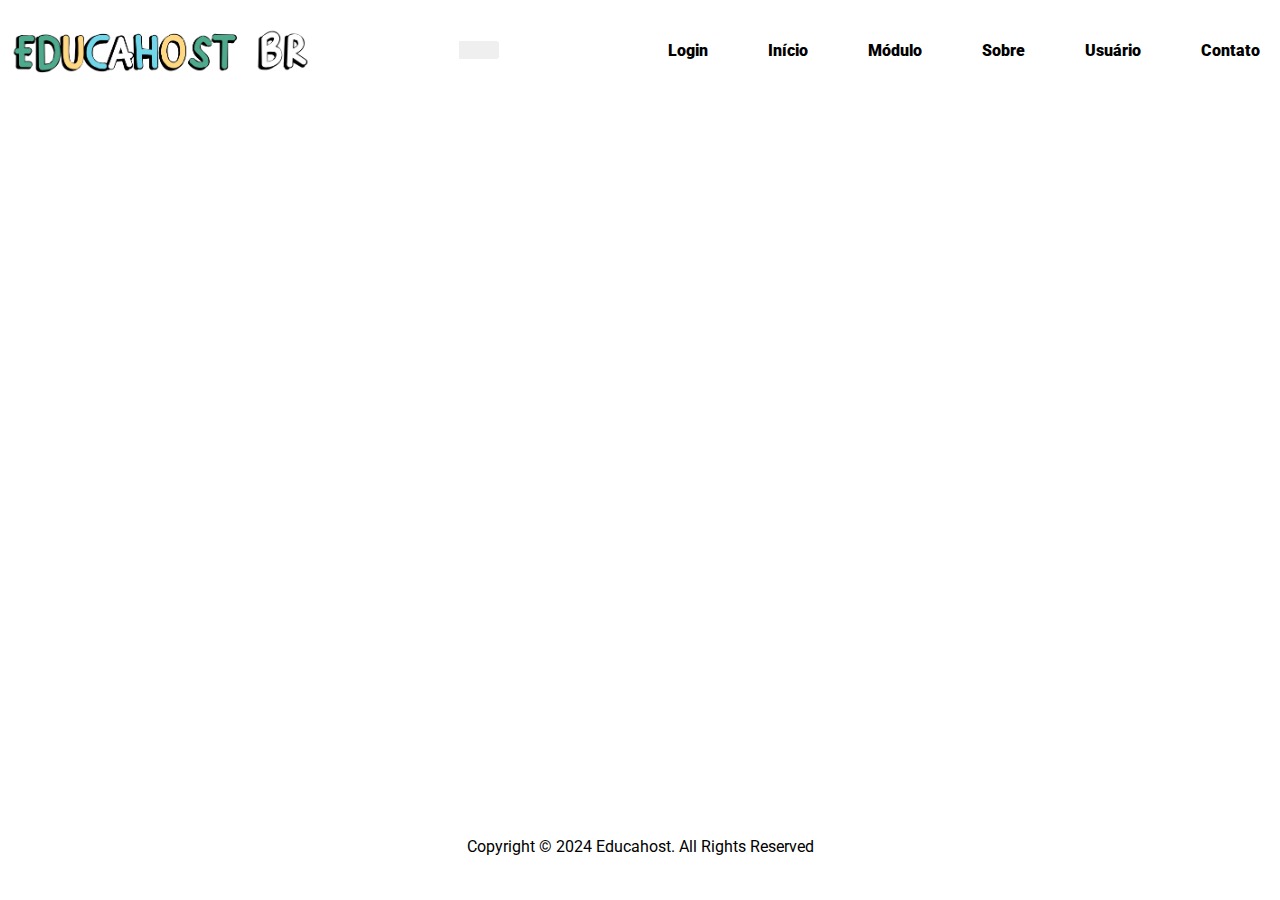
==== index.html @ a0cf5537 "Alterar páginas: deletar tutorial, criar sobre e alterar index" ====
<!DOCTYPE html>
<html lang="en">
<head>
    <meta charset="UTF-8">
    <meta name="viewport" content="width=device-width, initial-scale=1.0">

    <link rel="stylesheet" href="https://cdnjs.cloudflare.com/ajax/libs/font-awesome/6.5.2/css/all.min.css" integrity="sha512-SnH5WK+bZxgPHs44uWIX+LLJAJ9/2PkPKZ5QiAj6Ta86w+fsb2TkcmfRyVX3pBnMFcV7oQPJkl9QevSCWr3W6A==" crossorigin="anonymous" referrerpolicy="no-referrer" />

    <link rel="stylesheet" href="css/style.css">
    <link rel="stylesheet" href="css/index.css">

    <script defer src="js/menu-responsivo.js"></script>
    <script defer src="js/menu-idioma.js"></script>

    <title>Educahost | Home</title>
</head>
<body>
    <header>
        <div class="logo">
            <a href="index.html">
                <img src="img/logo.png" alt="" class="img-logo">
                <img src="img/logo-abreviada.png" class="img-logo-abreviada" alt="">
            </a>
        </div>
        <div class="container-idioma">
            <div class="logo-menu-idioma">
                <i class="fa-solid fa-globe"></i>
                <button class="btn-menu-idioma abrir" onclick="abrirMenuIdioma()"><i class="fa-solid fa-chevron-down"></i></button>
                <button class="btn-menu-idioma fechar" onclick="fecharMenuIdioma()"><i class="fa-solid fa-chevron-up"></i></button>
            </div>
            <div class="menu-idioma">
                <p>Escolha o idioma:</p>
                <a href="" class="idioma pt-br">
                    <img src="img/logo-menu-idioma-brasil.png" alt="" class="img-menu-idioma">
                    Português
                </a>
                <a href="" class="idioma espanhol">
                    <img src="img/logo-menu-idioma-espanha.webp" alt="" class="img-menu-idioma">
                    Espanhol
                </a>
            </div>
        </div>
        <div class="logo-menu-responsivo">
            <i class="fa-solid fa-bars" id="logo-menu-responsivo-abrir"></i>
            <i class="fa-solid fa-xmark" id="logo-menu-responsivo-fechar"></i>
        </div>
        <div class="menu">
            <a href="login.html" class="item-menu"><i class="fa-solid fa-right-to-bracket"></i>Login</a>
            <a href="index.html" class="item-menu"><i class="fa-solid fa-house"></i>Início</a>
            <a href="modulo.html" class="item-menu"><i class="fa-solid fa-graduation-cap"></i>Módulo</a>
            <a href="sobre.html"><i class="fa-solid fa-circle-info"></i></i>Sobre</a>
            <a href="usuario.html" class="item-menu"><i class="fa-solid fa-user"></i>Usuário</a>
            <a href="contato.html" class="item-menu"><i class="fa-solid fa-phone"></i>Contato</a>
        </div>
    </header>
    <main>
        
    </main>
    <footer>
        <p>Copyright &#169; 2024 Educahost. All Rights Reserved</p>

        <div class="footer-contato">
            <a href="contato.html">
                <i class="fa-regular fa-envelope"></i>
            </a>
        </div>
    </footer>
</body>
</html>
---- css/style.css ----
@import url('https://fonts.googleapis.com/css2?family=Roboto:ital,wght@0,100;0,300;0,400;0,500;0,700;0,900;1,100;1,300;1,400;1,500;1,700;1,900&display=swap');

*{
    margin: 0px;
    padding: 0px;

    font-family: 'Roboto', sans-serif;

    box-sizing: border-box;
}

body{
    height: 100vh;
    max-width: 100vw;

    background-color: #fff;
    
    display: flex;
    flex-direction: column;

    overflow-x: hidden;
}

header{
    height: 100px;
    width: 100vw;

    display: flex;
    flex-direction: row;
    justify-content: space-between;
}

.logo{
    height: 100px;
    max-width: 300px;

    left: 0px;
    margin-left: 10px;

    display: flex;
    justify-content: flex-start;
}

.logo img{
    height: 100px;
    width: 300px;

    left: 0px;
    object-fit: contain;
}

.img-logo-abreviada{
    display: none;
}

.container-idioma{
    margin: auto 10px;
    padding: 0 10px 0 10px;
}

.logo-menu-idioma{
    width: fit-content;

    align-content: center;

    flex: 1;
    display: flex;
    align-items: center;
    flex-direction: row;
    justify-content: center;
}

.logo-menu-idioma .fa-globe{
    margin: 0 -10px 0 0;
    z-index: 1;
}

.img-menu-idioma, .btn-menu-idioma{
    height: 18px;
    width: 28px;
}

.img-menu-idioma{
    border-radius: 3px 0 0 3px;

    object-fit: contain;
}

.btn-menu-idioma{
    width: 40px;

    border: none;
    border-radius: 0 3px 3px 0;
    cursor: pointer;

    display: flex;
}

.btn-menu-idioma i{
    height: 100%;

    margin: 2px 0 0 18px;
}

.btn-menu-idioma.fechar i{
    margin: 4px 0 0 18px;
}

.btn-menu-idioma:hover i{
    color: #a9e94d;
}

.btn-menu-idioma.fechar{
    display: none;
}

.menu-idioma{
    position: absolute;

    padding: 5px;

    background-color: #dfdede;
    border-radius: 0 6px 6px;
    clip-path: inset(0 0 100% 0);
    transition: 0.3s;
    z-index: 3;

    flex-direction: column;
}

.menu-idioma.ativo{
    clip-path: inset(0 0 0 0);
}

.menu-idioma p{
    margin: 0 0 5px 0;
}

.menu-idioma .btn-menu-idioma{
    width: 100%;

    margin: 5px 0 0 0;
}

.idioma{
    display: flex;
    gap: 5px;
}

.idioma{
    text-decoration: none;
}

.idioma:hover{
    background-color: #f0f0f0;
}

.logo-menu-responsivo{
    height: 100px;
    width: 100px;

    font-size: 40px;

    display: none;
    align-content: center;
    text-align: center;
}

.logo-menu-responsivo i{
    font-size: 40px;
    color: #000;
    cursor: pointer;

    transition: all 0.5s;
}

.logo-menu-responsivo i:hover{
    color: #7d7df7;
}

#logo-menu-responsivo-fechar{
    display: none;
}

.menu-responsivo{
    position: absolute;

    height: 100vh;
    width: 100vw;

    background-color: #fff;
    font-size: 30px;

    display: flex;
    flex-direction: column;
    align-items: center;
    justify-content: center;
    gap: 30px;
}

.menu{
    height: 100px;

    margin: 0 20px 0 0;

    font-size: 16px;

    display: flex;
    flex-direction: row;
    align-items: center;
    gap: 50px;
}

.menu a{
    color: #000;
    font-weight: 1000;
    text-decoration: none;

    transition: all 0.2s;
}

.menu a:hover{
    color: #a9e94d;
}

.menu i{
    margin-right: 10px;
}

@media(max-width: 875px){  

    .img-logo{
        display: none;
    }

    .img-logo-abreviada{
        max-height: 100px;
        max-width: 200px;

        object-fit: contain;

        display: flex;
    }
    
    .logo-menu-responsivo{
        display: block;

        z-index: 2;
    }

    .menu{
        position: absolute;

        height: 100vh;
        width: 100vw;

        margin: 0px;
    
        background-color: #fff;
        font-size: 24px;
        clip-path: circle(0px at 90% -15%);
        transition: ease-out 0.5s;
        pointer-events: none;
        z-index: 1;
    
        display: flex;
        flex-direction: column;
        align-items: center;
        justify-content: center;
        gap: 30px;
    }

    .menu.ativo{
        clip-path: circle(1500px at 90% -15%);
        pointer-events: all;
    }

    .logo-menu-responsivo.fechar #logo-menu-responsivo-abrir{
        display: none;
    }

    .logo-menu-responsivo.fechar #logo-menu-responsivo-fechar{
        display: block;
    }
}

main{
    height: fit-content;
    max-width: 100vw;

    display: flex;
    align-items: center;
}

.conteudo{
    max-width: 100vw;

    margin: 20px;
    margin-block: 72px;
    margin-right: 30px;

    font-size: 18px;

    display: flex;
    flex-direction: column;
    gap: 72px;
}

.conteudo h2{
    text-align: center;
}

footer{
    height: fit-content;     

    margin-top: 20px;
    padding-block: 10px;
    padding-inline: 10px;

    display: flex;
    align-content: center;
    flex-direction: column;
    flex-wrap: wrap;
    gap: 10px;
    /* justify-content: center; */
}

footer p{
    width: fit-content;
}

.footer-contato{
    text-align: center;
}

.footer-contato a{
    text-decoration: none;
}

.footer-contato i{
    margin-inline: 10px;

    color: #000;
    font-size: 20px; 

    transition: all 0.2s;
}

.footer-contato i:hover{
    color: #a9e94d;
}
---- css/index.css ----
main{
    height: 100vh;

    display: flex;
}
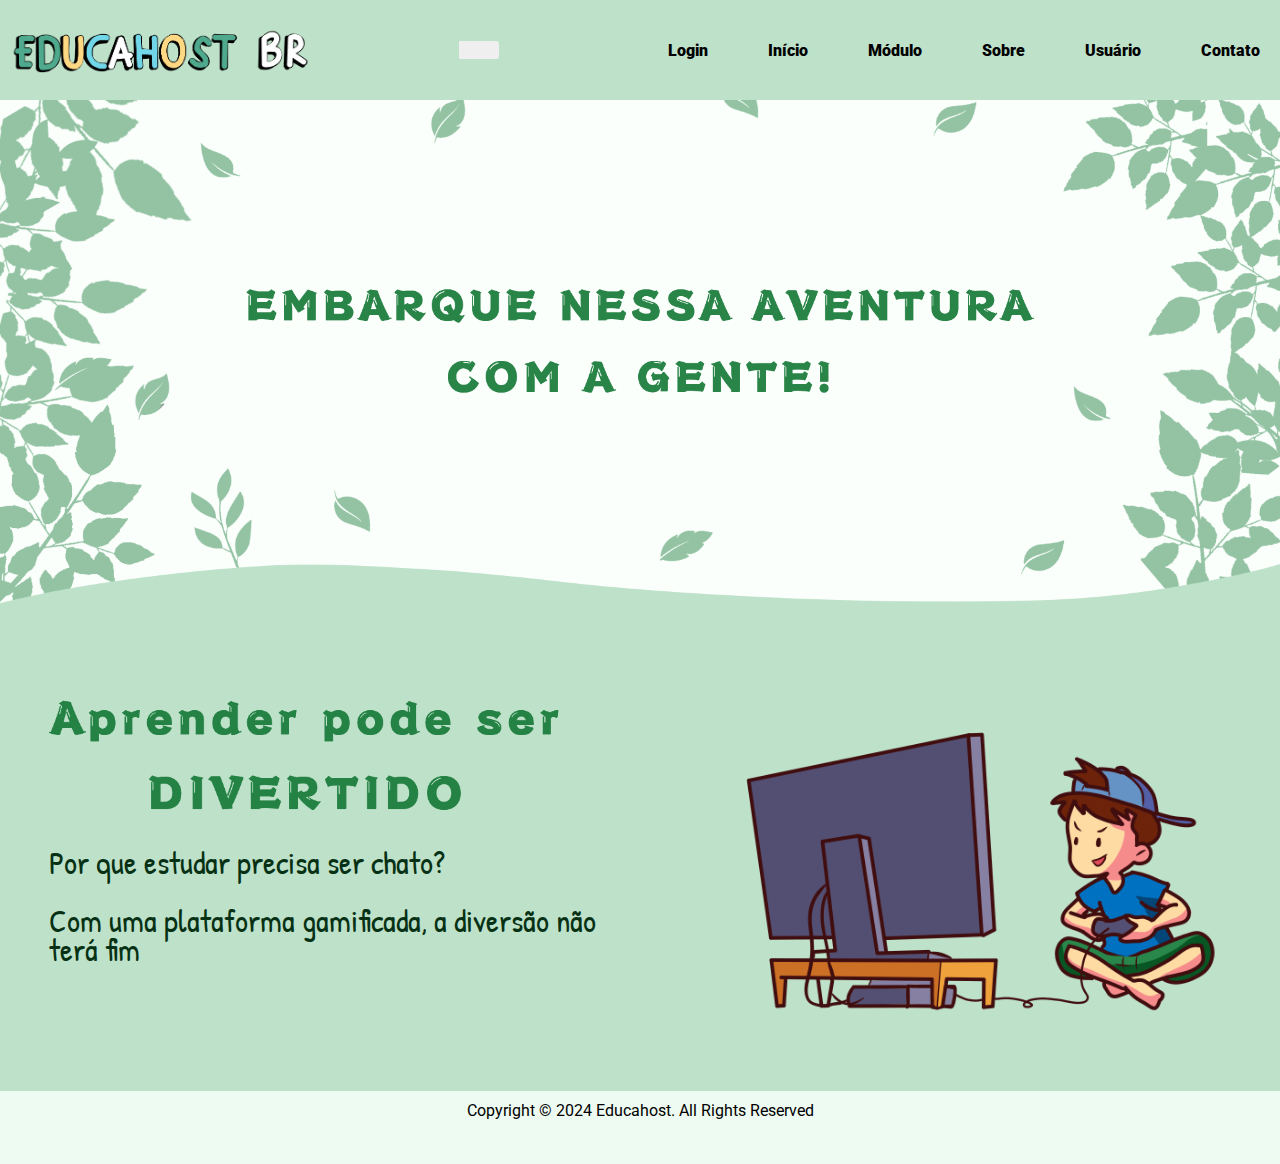
==== commit 5dc811a6: "index" ====
--- a/index.html
+++ b/index.html
@@ -53,7 +53,25 @@
             <a href="contato.html" class="item-menu"><i class="fa-solid fa-phone"></i>Contato</a>
         </div>
     </header>
+
     <main>
+
+        <div class="bem_vindo">
+            <img id="img_bem_vindo" src="/img/main_topo_imagem.png">
+            <div id="capa">
+            <img id="texto_bem_vindo" src="/img/main_topo_texto.png">
+            </div>
+        </div>
+
+        <div class="segunda_div">
+            
+            <div id="segunda_div_texto">
+                <img id="segunda_div_texto_titulo" src="/img/segunda_div_titulo_texto_index.png">
+                <div id="segunda_div_texto_normal">Por que estudar precisa ser chato?<br><br>Com uma plataforma gamificada, a diversão não terá fim</div>
+            </div>
+            <div id="segunda_div_separacao"></div>
+            <img id="segunda_div_img" src="/img/segunda_div_index_menino.png">
+        </div>
         
     </main>
     <footer>
--- a/css/style.css
+++ b/css/style.css
@@ -84,6 +84,10 @@
     border-radius: 3px 0 0 3px;
 
     object-fit: contain;
+}
+
+.idioma.espanhol .img-menu-idioma{
+    margin: 0.2px 0 0;
 }
 
 .btn-menu-idioma{
@@ -124,16 +128,14 @@
     clip-path: inset(0 0 100% 0);
     transition: 0.3s;
     z-index: 3;
-
-    flex-direction: column;
 }
 
 .menu-idioma.ativo{
     clip-path: inset(0 0 0 0);
 }
 
-.menu-idioma p{
-    margin: 0 0 5px 0;
+.menu-idioma .idioma{
+    margin: 10px 0 0;
 }
 
 .menu-idioma .btn-menu-idioma{
@@ -209,6 +211,7 @@
     flex-direction: row;
     align-items: center;
     gap: 50px;
+    justify-content: flex-start;
 }
 
 .menu a{
@@ -227,7 +230,7 @@
     margin-right: 10px;
 }
 
-@media(max-width: 875px){  
+@media(max-width: 930px){  
 
     .img-logo{
         display: none;
@@ -254,7 +257,8 @@
         height: 100vh;
         width: 100vw;
 
-        margin: 0px;
+        margin: 0;
+        padding: 150px 0 0 0;
     
         background-color: #fff;
         font-size: 24px;
@@ -266,7 +270,7 @@
         display: flex;
         flex-direction: column;
         align-items: center;
-        justify-content: center;
+        justify-content: flex-start;
         gap: 30px;
     }
 
--- a/css/index.css
+++ b/css/index.css
@@ -1,5 +1,91 @@
-main{
-    height: 100vh;
+@import url('https://fonts.googleapis.com/css2?family=Amatic+SC:wght@400;700&family=Patrick+Hand&family=Rajdhani:wght@300;400;500;600;700&display=swap');
 
+:root {
+    --verde-claro: #EEFBF2;
+    --verde-intermediario: #BEE1C9;
+    --verde-escuro:  #298447;
+}
+
+body{
+    background-color: var(--verde-intermediario);
+    width: 100%;
+    height: 100%;
+}
+
+/*Alteracoes (milene)*/
+
+main {
+    width: 100vw;
+    flex-wrap: wrap;
+}
+/*primeira div (bem vindo)*/
+
+.bem_vindo{
+    height: 100%;
+    width: 100%;
+}
+
+#img_bem_vindo{
+    width: 100vw;
     display: flex;
-}+}
+
+#texto_bem_vindo{
+    width: 65vw;
+}
+
+#texto_capa{
+    width: 100vw;
+    display: flex;
+   
+}
+
+#capa{
+    width: 100vw;
+    text-align: center;
+    margin-top: -28vw;
+}
+
+/*segunda div*/
+
+.segunda_div{
+    display: flex;
+    width: 100vw;
+    height: 100%;
+    justify-content: space-around;
+    padding: 3vw;
+    margin-top: 18vw;
+}
+
+#segunda_div_img{
+    height: 25vw;
+    object-fit: cover;
+    margin-top: 2vw;
+}
+
+#segunda_div_texto{
+    height: 50%;
+}
+#segunda_div_texto_titulo{
+    margin-top: -1vw;
+    width: 40vw;
+}
+
+#segunda_div_texto_normal{
+    font-size: 2.5vw;
+    margin-top: 1.8vw;
+    color: #073114;
+    width: 90%;
+    font-family: "Patrick Hand", cursive;
+    font-weight: 500;
+    font-style: normal;
+    line-height: 90%;
+}
+
+
+/*footer*/
+
+footer{
+    width: 100vw;
+    background-color: var(--verde-claro);
+}
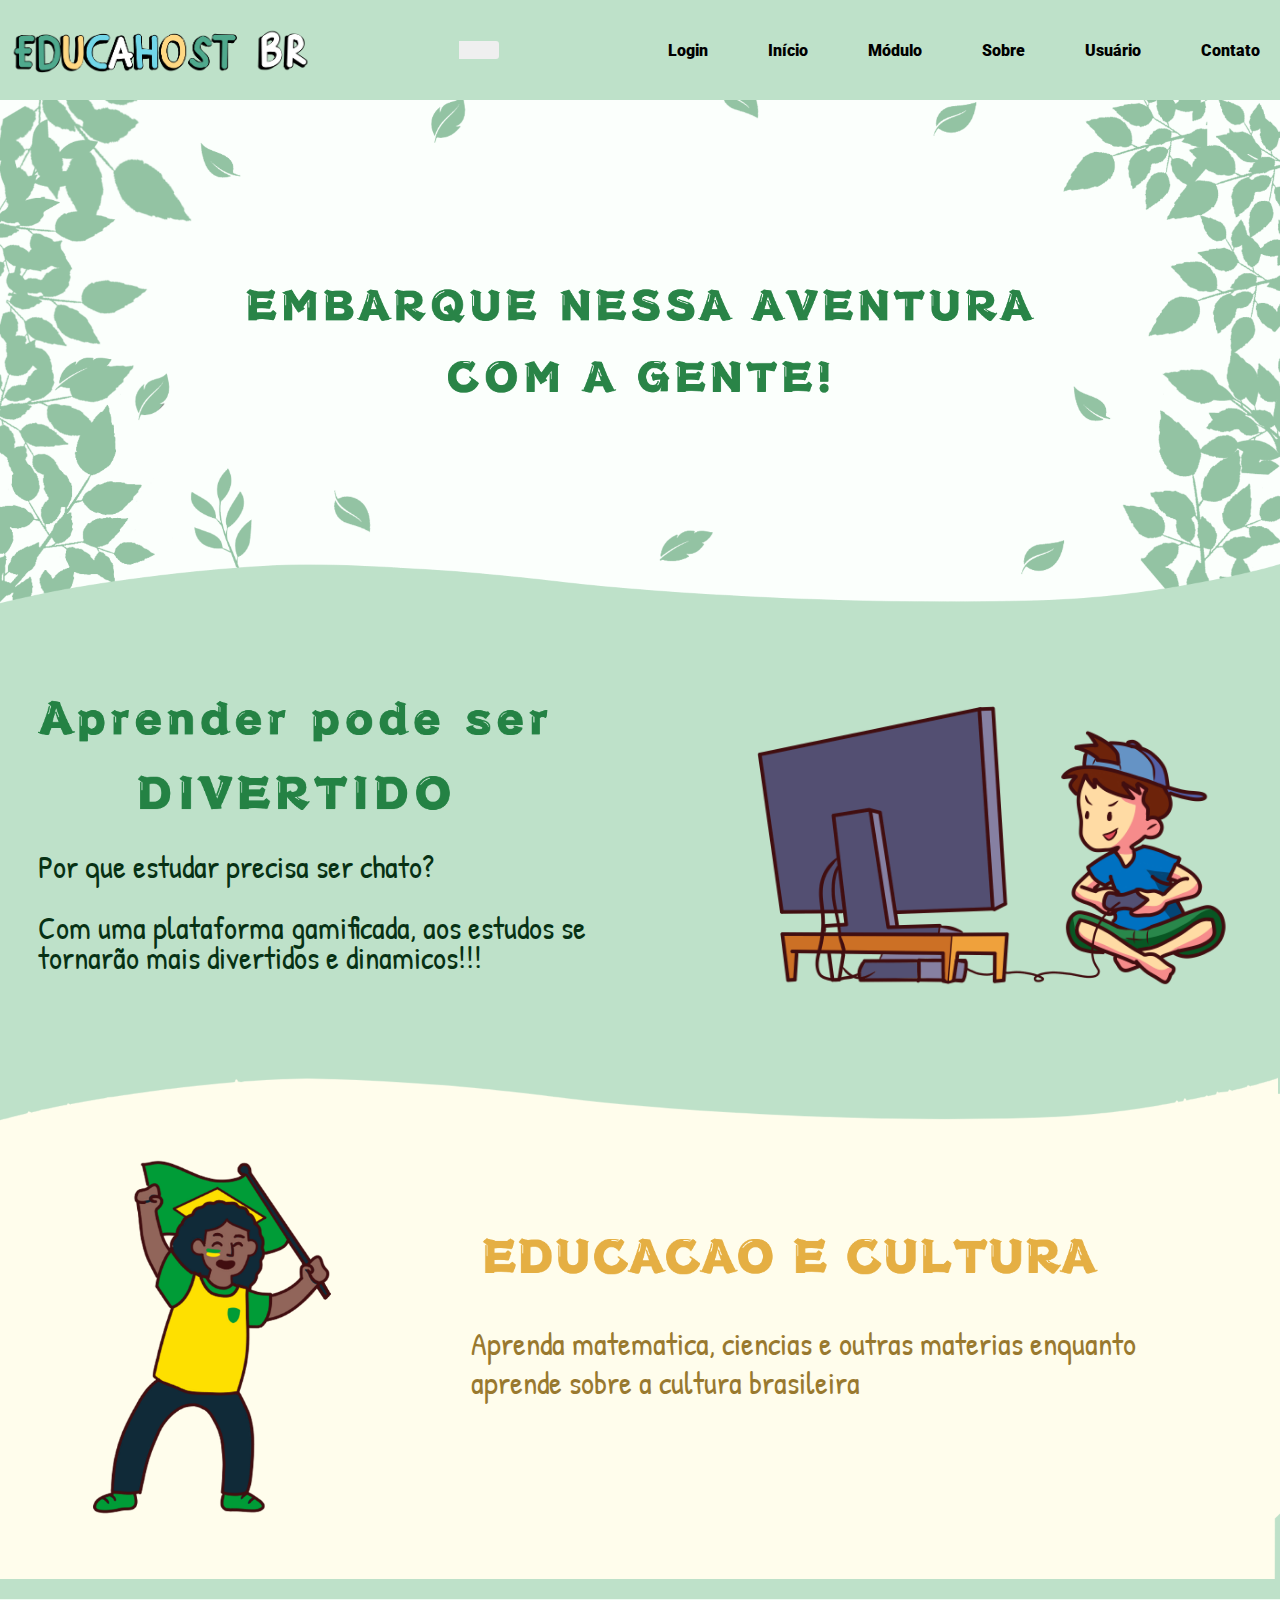
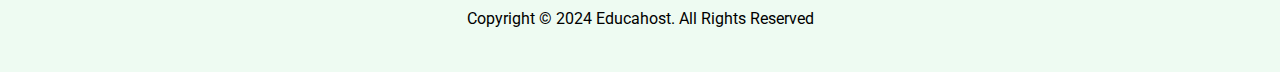
==== commit e1f0516a: "terceira_div_index" ====
--- a/index.html
+++ b/index.html
@@ -64,13 +64,23 @@
         </div>
 
         <div class="segunda_div">
-            
             <div id="segunda_div_texto">
                 <img id="segunda_div_texto_titulo" src="/img/segunda_div_titulo_texto_index.png">
-                <div id="segunda_div_texto_normal">Por que estudar precisa ser chato?<br><br>Com uma plataforma gamificada, a diversão não terá fim</div>
+                <div class="segunda_div_texto_normal">Por que estudar precisa ser chato?<br><br>Com uma plataforma gamificada, aos estudos se tornarão mais divertidos e dinamicos!!!</div>
             </div>
             <div id="segunda_div_separacao"></div>
             <img id="segunda_div_img" src="/img/segunda_div_index_menino.png">
+        </div>
+
+        <div id="terceira_div">
+            <img id="terceira_div_fundo" src="/img/terceira_div_fundo.png">
+            <div id="terceira_div_itens">
+                <img id="terceira_div_img" src="/img/terceira_div_img_index.png">
+                <div id="terceira_div_texto">
+                    <img id="terceira_div_texto_titulo" src="/img/terceira_div_texto_titulo_index.png">
+                    <div class="segunda_div_texto_normal" id="terceira_div_texto_normal">Aprenda matematica, ciencias e outras materias enquanto aprende sobre a cultura brasileira</div>
+                </div>
+            </div>
         </div>
         
     </main>
--- a/css/index.css
+++ b/css/index.css
@@ -59,27 +59,65 @@
 
 #segunda_div_img{
     height: 25vw;
-    object-fit: cover;
-    margin-top: 2vw;
 }
 
 #segunda_div_texto{
     height: 50%;
+    margin-top: -1vw;
 }
 #segunda_div_texto_titulo{
-    margin-top: -1vw;
     width: 40vw;
 }
 
-#segunda_div_texto_normal{
+.segunda_div_texto_normal{
     font-size: 2.5vw;
-    margin-top: 1.8vw;
+    margin-top: 2vw;
     color: #073114;
     width: 90%;
     font-family: "Patrick Hand", cursive;
     font-weight: 500;
     font-style: normal;
-    line-height: 90%;
+    line-height: 95%;
+}
+
+/*terceira div*/
+
+#terceira_div{
+    position: relative;
+    display: flex;
+}
+
+#terceira_div_fundo{
+    width: 100vw;
+}
+
+#terceira_div_itens{
+    width: 100vw;
+    position: absolute;
+    display: flex;
+    margin-top: 9%;
+    justify-content: space-around;
+    padding: 3vw;
+}
+
+#terceira_div_texto_titulo{
+    width: 50vw;
+}
+
+#terceira_div_texto{
+    margin-left: 8vw;
+    padding: 2vw;
+}
+
+#terceira_div_texto_normal{
+    color: #99792F;
+    line-height: 120%;
+}
+
+#terceira_div_img{
+    height: 30vw;
+    margin-top: -5vw;
+    margin-left: 2vw;
 }
 
 
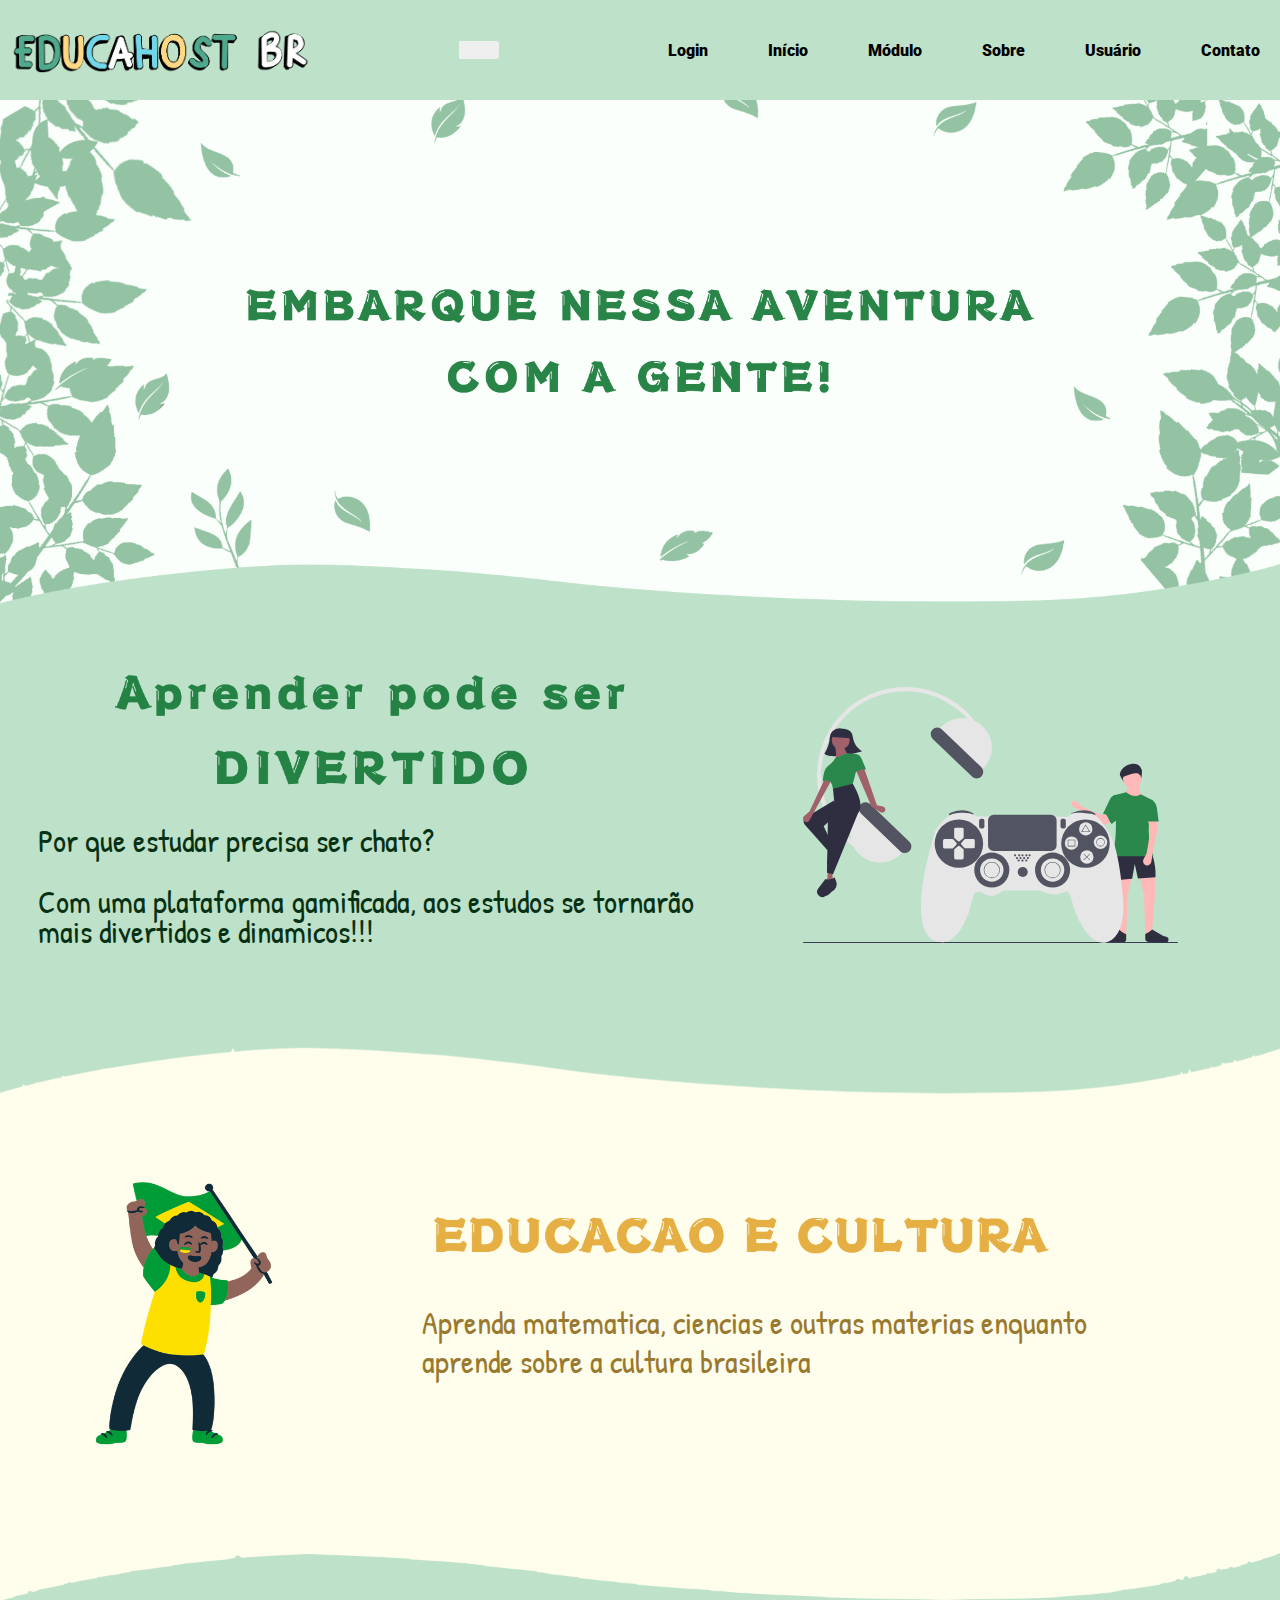
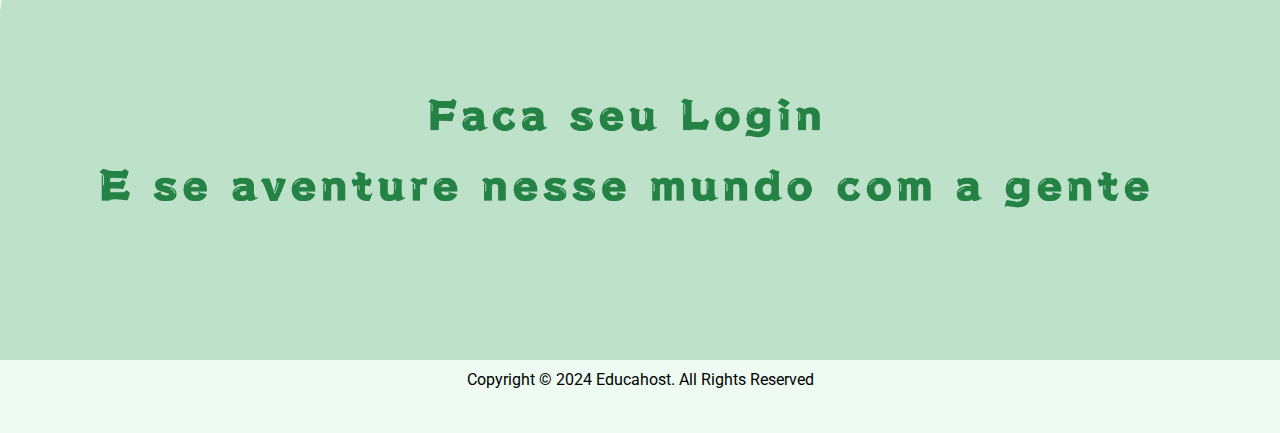
==== commit c72e1001: "index style" ====
--- a/index.html
+++ b/index.html
@@ -69,7 +69,7 @@
                 <div class="segunda_div_texto_normal">Por que estudar precisa ser chato?<br><br>Com uma plataforma gamificada, aos estudos se tornarão mais divertidos e dinamicos!!!</div>
             </div>
             <div id="segunda_div_separacao"></div>
-            <img id="segunda_div_img" src="/img/segunda_div_index_menino.png">
+            <img id="segunda_div_img" src="/img/segunda_div_img_index.svg">
         </div>
 
         <div id="terceira_div">
@@ -83,6 +83,9 @@
             </div>
         </div>
         
+        <div id="quarta_div">
+            <img id="faca_cadastro" src="/img/quarta_div_index.png">
+        </div>
     </main>
     <footer>
         <p>Copyright &#169; 2024 Educahost. All Rights Reserved</p>
--- a/css/style.css
+++ b/css/style.css
@@ -13,7 +13,7 @@
     height: 100vh;
     max-width: 100vw;
 
-    background-color: #fff;
+    background-color: #BEE1C9;
     
     display: flex;
     flex-direction: column;
--- a/css/index.css
+++ b/css/index.css
@@ -7,7 +7,6 @@
 }
 
 body{
-    background-color: var(--verde-intermediario);
     width: 100%;
     height: 100%;
 }
@@ -16,7 +15,9 @@
 
 main {
     width: 100vw;
+
     flex-wrap: wrap;
+    background-color: var(--verde-intermediario);
 }
 /*primeira div (bem vindo)*/
 
@@ -58,15 +59,19 @@
 }
 
 #segunda_div_img{
-    height: 25vw;
+    height: 20vw;
+    margin-right: 5vw;
 }
 
 #segunda_div_texto{
     height: 50%;
     margin-top: -1vw;
 }
+
 #segunda_div_texto_titulo{
     width: 40vw;
+    margin-left: 6vw;
+    margin-top: -2vw;
 }
 
 .segunda_div_texto_normal{
@@ -85,6 +90,7 @@
 #terceira_div{
     position: relative;
     display: flex;
+    margin-top: 3vw;
 }
 
 #terceira_div_fundo{
@@ -115,15 +121,30 @@
 }
 
 #terceira_div_img{
-    height: 30vw;
-    margin-top: -5vw;
+    width: 18vw;
+    margin-top: -2vw;
     margin-left: 2vw;
+}
+
+/*quarta div*/
+
+#quarta_div{
+    width: 100vw;
+    height: 15vw;
+    text-align: center;
+}
+
+#faca_cadastro{
+    width: 90vw;
+    margin-top: 3vw;
 }
 
 
 /*footer*/
 
 footer{
+    display: flex;
     width: 100vw;
     background-color: var(--verde-claro);
+    margin-top: 11vw;
 }
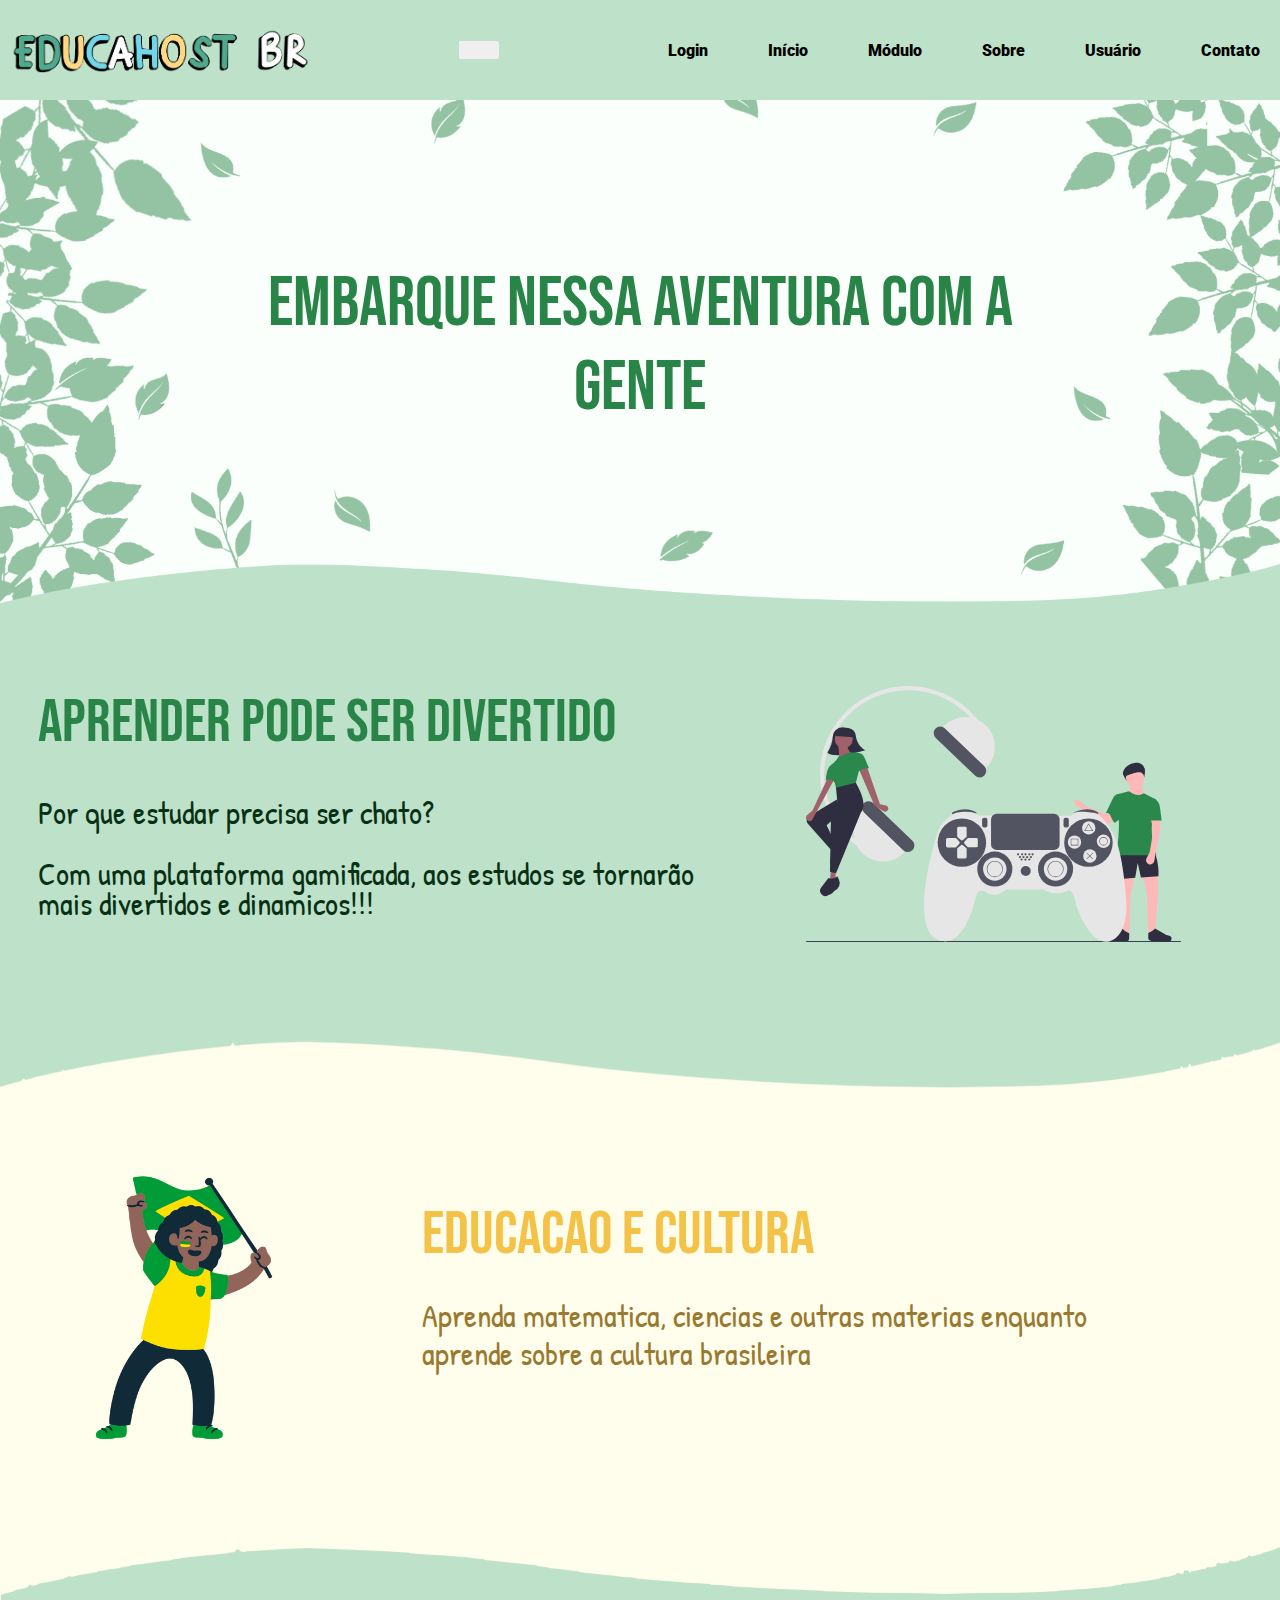
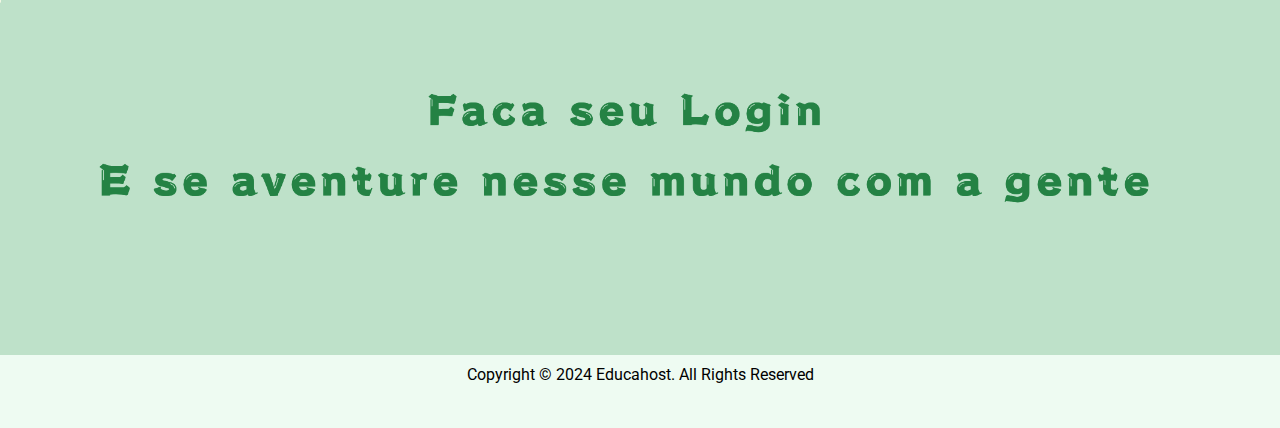
==== commit ed122bd1: "alteracao no sobre e na index" ====
--- a/index.html
+++ b/index.html
@@ -59,13 +59,13 @@
         <div class="bem_vindo">
             <img id="img_bem_vindo" src="/img/main_topo_imagem.png">
             <div id="capa">
-            <img id="texto_bem_vindo" src="/img/main_topo_texto.png">
+            <div id="texto_bem_vindo">EMBARQUE NESSA AVENTURA COM A GENTE</div>
             </div>
         </div>
 
         <div class="segunda_div">
             <div id="segunda_div_texto">
-                <img id="segunda_div_texto_titulo" src="/img/segunda_div_titulo_texto_index.png">
+                <div id="segunda_div_texto_titulo">Aprender pode ser DIVERTIDO</div>
                 <div class="segunda_div_texto_normal">Por que estudar precisa ser chato?<br><br>Com uma plataforma gamificada, aos estudos se tornarão mais divertidos e dinamicos!!!</div>
             </div>
             <div id="segunda_div_separacao"></div>
@@ -77,7 +77,7 @@
             <div id="terceira_div_itens">
                 <img id="terceira_div_img" src="/img/terceira_div_img_index.png">
                 <div id="terceira_div_texto">
-                    <img id="terceira_div_texto_titulo" src="/img/terceira_div_texto_titulo_index.png">
+                    <div id="terceira_div_texto_titulo">EDUCACAO E CULTURA</div>
                     <div class="segunda_div_texto_normal" id="terceira_div_texto_normal">Aprenda matematica, ciencias e outras materias enquanto aprende sobre a cultura brasileira</div>
                 </div>
             </div>
--- a/css/style.css
+++ b/css/style.css
@@ -223,7 +223,7 @@
 }
 
 .menu a:hover{
-    color: #a9e94d;
+    color: #6ab484;
 }
 
 .menu i{
--- a/css/index.css
+++ b/css/index.css
@@ -1,4 +1,5 @@
 @import url('https://fonts.googleapis.com/css2?family=Amatic+SC:wght@400;700&family=Patrick+Hand&family=Rajdhani:wght@300;400;500;600;700&display=swap');
+@import url('https://fonts.googleapis.com/css2?family=Bebas+Neue&display=swap');
 
 :root {
     --verde-claro: #EEFBF2;
@@ -32,7 +33,13 @@
 }
 
 #texto_bem_vindo{
-    width: 65vw;
+    width: 60vw;
+    font-family: "Bebas Neue", sans-serif;
+    font-weight: 400;
+    font-style: normal;
+    font-size: 5.5vw;
+    color: var(--verde-escuro);
+
 }
 
 #texto_capa{
@@ -44,7 +51,9 @@
 #capa{
     width: 100vw;
     text-align: center;
-    margin-top: -28vw;
+    margin-top: -29vw;
+    display: flex;
+    justify-content: center;
 }
 
 /*segunda div*/
@@ -55,12 +64,13 @@
     height: 100%;
     justify-content: space-around;
     padding: 3vw;
-    margin-top: 18vw;
+    margin-top: 20vw;
 }
 
 #segunda_div_img{
     height: 20vw;
     margin-right: 5vw;
+    margin-top: -3vw;
 }
 
 #segunda_div_texto{
@@ -69,14 +79,19 @@
 }
 
 #segunda_div_texto_titulo{
-    width: 40vw;
-    margin-left: 6vw;
+    width: 60vw;
+    font-family: "Bebas Neue", sans-serif;
+    font-weight: 400;
+    font-style: normal;
+    font-size: 4.8vw;
+    color: var(--verde-escuro);
     margin-top: -2vw;
+    margin-bottom: 3vw;
 }
 
 .segunda_div_texto_normal{
     font-size: 2.5vw;
-    margin-top: 2vw;
+    margin-top: 1.5vw;
     color: #073114;
     width: 90%;
     font-family: "Patrick Hand", cursive;
@@ -108,6 +123,12 @@
 
 #terceira_div_texto_titulo{
     width: 50vw;
+    font-family: "Bebas Neue", sans-serif;
+    font-weight: 400;
+    font-style: normal;
+    font-size: 4.8vw;
+    color: #F4C247;
+    margin-bottom: 2vw;
 }
 
 #terceira_div_texto{
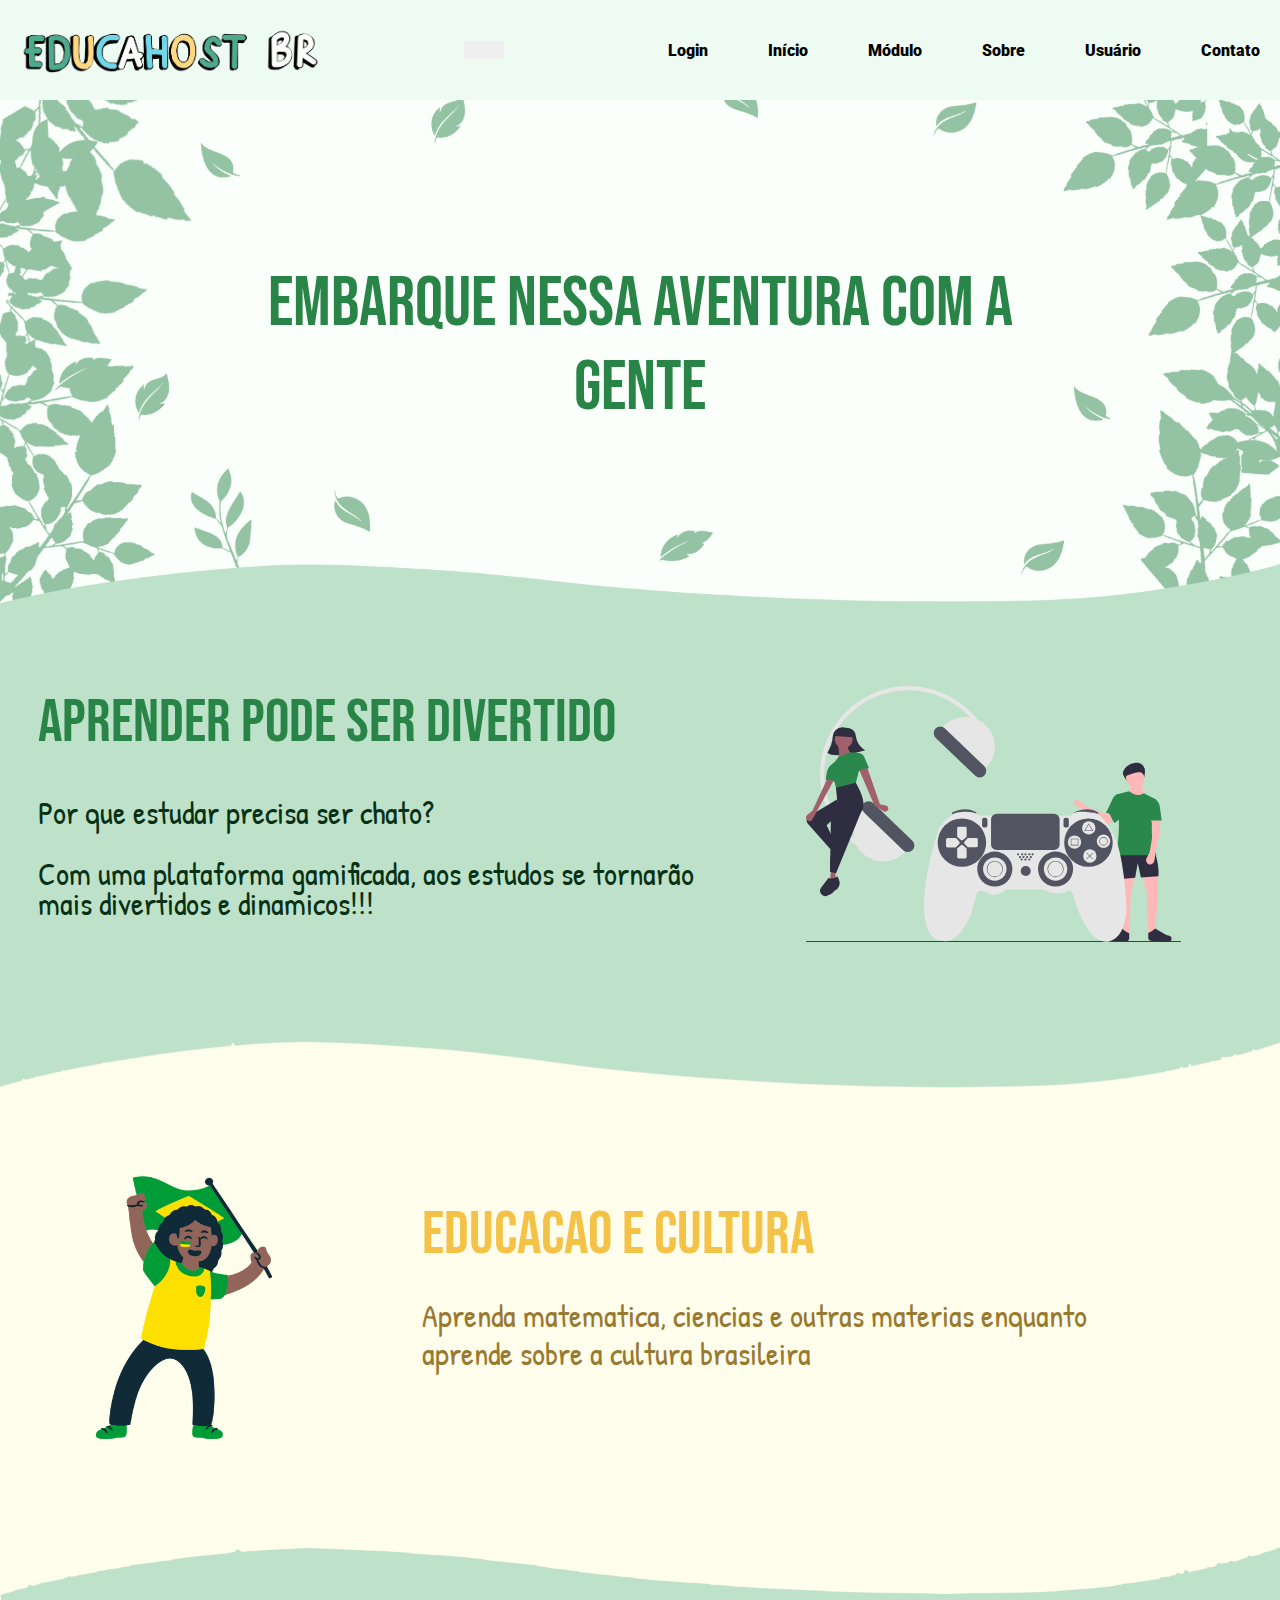
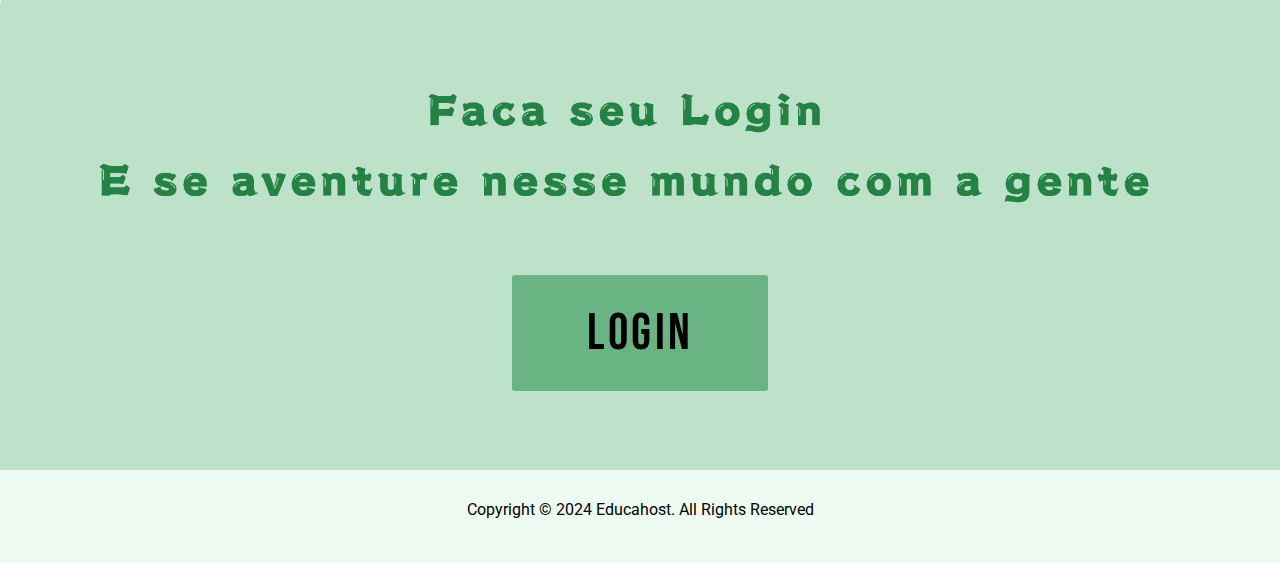
==== commit b8f03d47: "botao no index" ====
--- a/index.html
+++ b/index.html
@@ -85,7 +85,10 @@
         
         <div id="quarta_div">
             <img id="faca_cadastro" src="/img/quarta_div_index.png">
+            <a href="/login.html"><button id="botao">Login</button></a>
         </div>
+
+    
     </main>
     <footer>
         <p>Copyright &#169; 2024 Educahost. All Rights Reserved</p>
--- a/css/style.css
+++ b/css/style.css
@@ -13,7 +13,7 @@
     height: 100vh;
     max-width: 100vw;
 
-    background-color: #BEE1C9;
+    background-color: #EEFBF2;
     
     display: flex;
     flex-direction: column;
@@ -24,7 +24,6 @@
 header{
     height: 100px;
     width: 100vw;
-
     display: flex;
     flex-direction: row;
     justify-content: space-between;
@@ -35,7 +34,7 @@
     max-width: 300px;
 
     left: 0px;
-    margin-left: 10px;
+    margin-left: 20px;
 
     display: flex;
     justify-content: flex-start;
@@ -111,7 +110,7 @@
 }
 
 .btn-menu-idioma:hover i{
-    color: #a9e94d;
+    color: #6ab484;
 }
 
 .btn-menu-idioma.fechar{
@@ -351,5 +350,5 @@
 }
 
 .footer-contato i:hover{
-    color: #a9e94d;
+    color: #6ab484;
 }--- a/css/index.css
+++ b/css/index.css
@@ -151,13 +151,32 @@
 
 #quarta_div{
     width: 100vw;
-    height: 15vw;
+    height: 35vw;
     text-align: center;
+    background-color: var(--verde-intermediario);
 }
 
 #faca_cadastro{
     width: 90vw;
     margin-top: 3vw;
+}
+
+#botao{
+    margin-top:2vw;
+    width: 20vw;
+    height: 9vw;
+    border: none;
+    font-size: 4vw;
+    border-radius: 3px;
+    background-color: #6ab484;
+    font-family: "Bebas Neue", sans-serif;
+    font-weight: 400;
+    letter-spacing: 0.2rem;
+}
+
+#botao:hover{
+    background-color: #7d7df7;
+    cursor: pointer;
 }
 
 
@@ -166,6 +185,5 @@
 footer{
     display: flex;
     width: 100vw;
-    background-color: var(--verde-claro);
-    margin-top: 11vw;
+    background-color: #EEFBF2;
 }
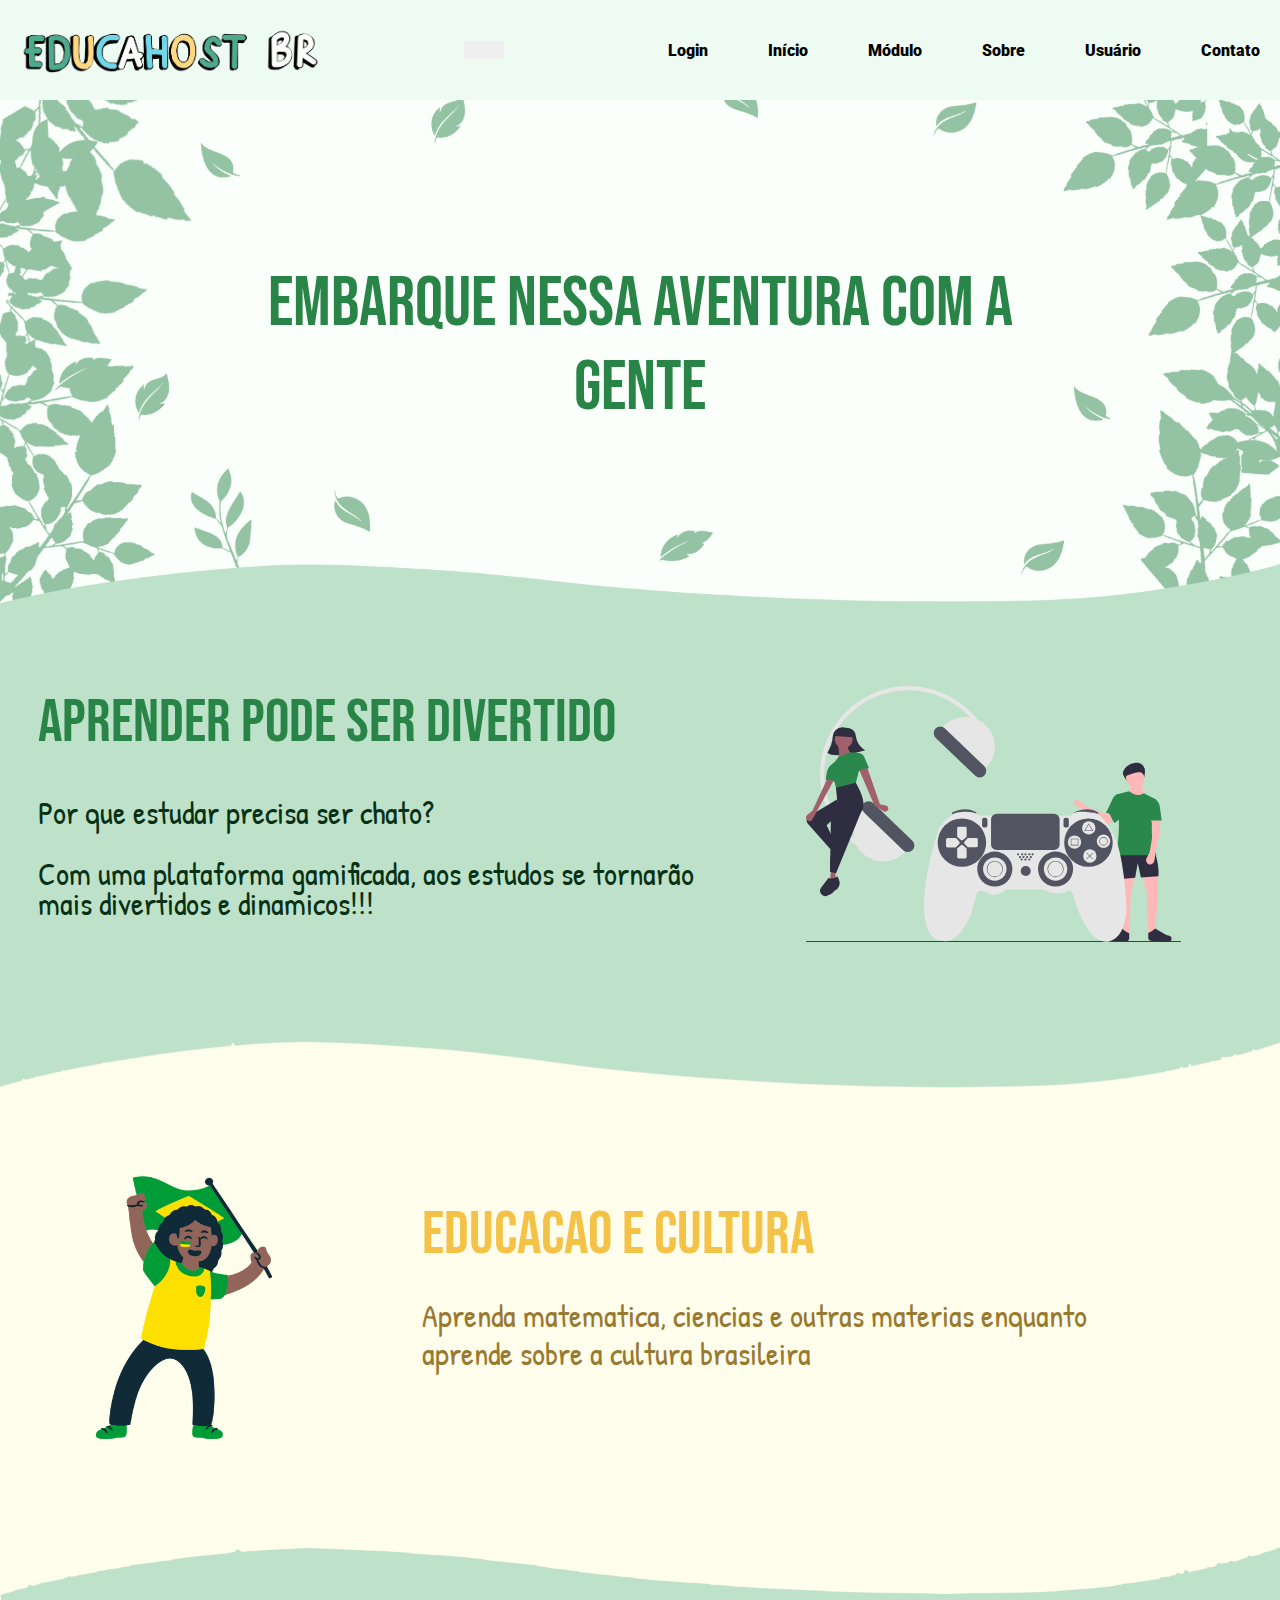
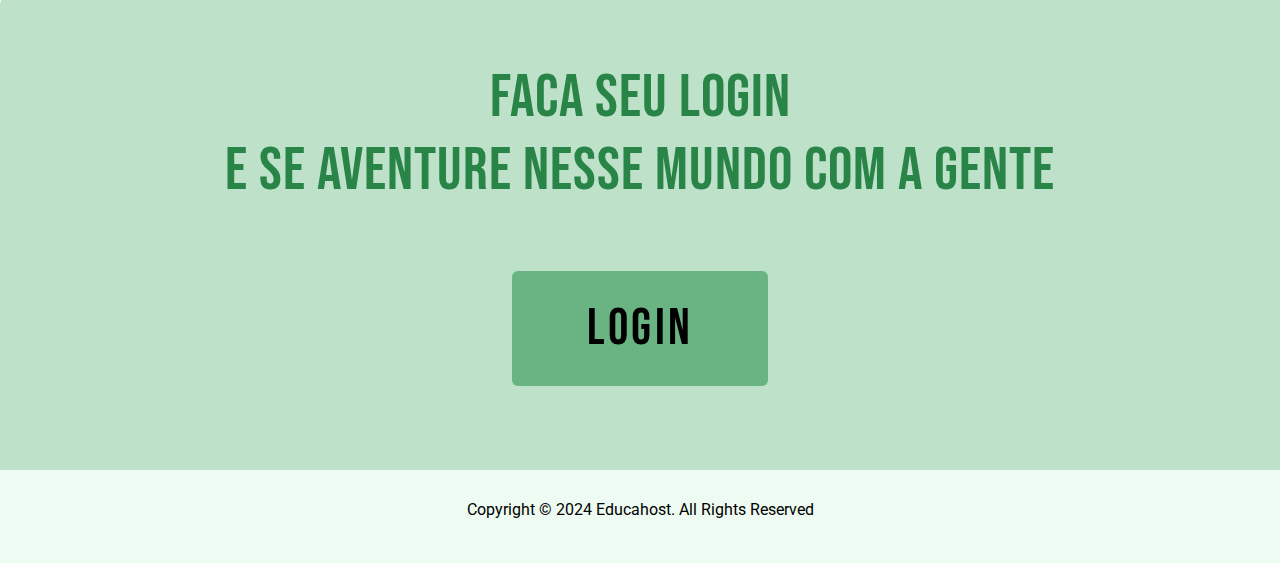
==== commit d432368c: "alteracao login e foto de participantes" ====
--- a/index.html
+++ b/index.html
@@ -57,7 +57,7 @@
     <main>
 
         <div class="bem_vindo">
-            <img id="img_bem_vindo" src="/img/main_topo_imagem.png">
+            <img id="img_bem_vindo" src="img/main_topo_imagem.png">
             <div id="capa">
             <div id="texto_bem_vindo">EMBARQUE NESSA AVENTURA COM A GENTE</div>
             </div>
@@ -69,13 +69,13 @@
                 <div class="segunda_div_texto_normal">Por que estudar precisa ser chato?<br><br>Com uma plataforma gamificada, aos estudos se tornarão mais divertidos e dinamicos!!!</div>
             </div>
             <div id="segunda_div_separacao"></div>
-            <img id="segunda_div_img" src="/img/segunda_div_img_index.svg">
+            <img id="segunda_div_img" src="img/segunda_div_img_index.svg">
         </div>
 
         <div id="terceira_div">
-            <img id="terceira_div_fundo" src="/img/terceira_div_fundo.png">
+            <img id="terceira_div_fundo" src="img/terceira_div_fundo.png">
             <div id="terceira_div_itens">
-                <img id="terceira_div_img" src="/img/terceira_div_img_index.png">
+                <img id="terceira_div_img" src="img/terceira_div_img_index.png">
                 <div id="terceira_div_texto">
                     <div id="terceira_div_texto_titulo">EDUCACAO E CULTURA</div>
                     <div class="segunda_div_texto_normal" id="terceira_div_texto_normal">Aprenda matematica, ciencias e outras materias enquanto aprende sobre a cultura brasileira</div>
@@ -84,8 +84,8 @@
         </div>
         
         <div id="quarta_div">
-            <img id="faca_cadastro" src="/img/quarta_div_index.png">
-            <a href="/login.html"><button id="botao">Login</button></a>
+            <div id="faca_cadastro">Faca seu login<br>E se aventure nesse mundo com a gente</div>
+            <a href="login.html"><button id="botao">Login</button></a>
         </div>
 
     
--- a/css/index.css
+++ b/css/index.css
@@ -157,8 +157,15 @@
 }
 
 #faca_cadastro{
-    width: 90vw;
+    width: 100vw;
     margin-top: 3vw;
+    font-family: "Bebas Neue", sans-serif;
+    font-weight: 400;
+    font-style: normal;
+    font-size: 4.8vw;
+    color: #298447;
+    letter-spacing: 1px;
+    margin-bottom: 3vw;
 }
 
 #botao{
@@ -167,11 +174,12 @@
     height: 9vw;
     border: none;
     font-size: 4vw;
-    border-radius: 3px;
+    border-radius: 6px;
     background-color: #6ab484;
     font-family: "Bebas Neue", sans-serif;
     font-weight: 400;
     letter-spacing: 0.2rem;
+    transition: background-color 0.3s;
 }
 
 #botao:hover{
